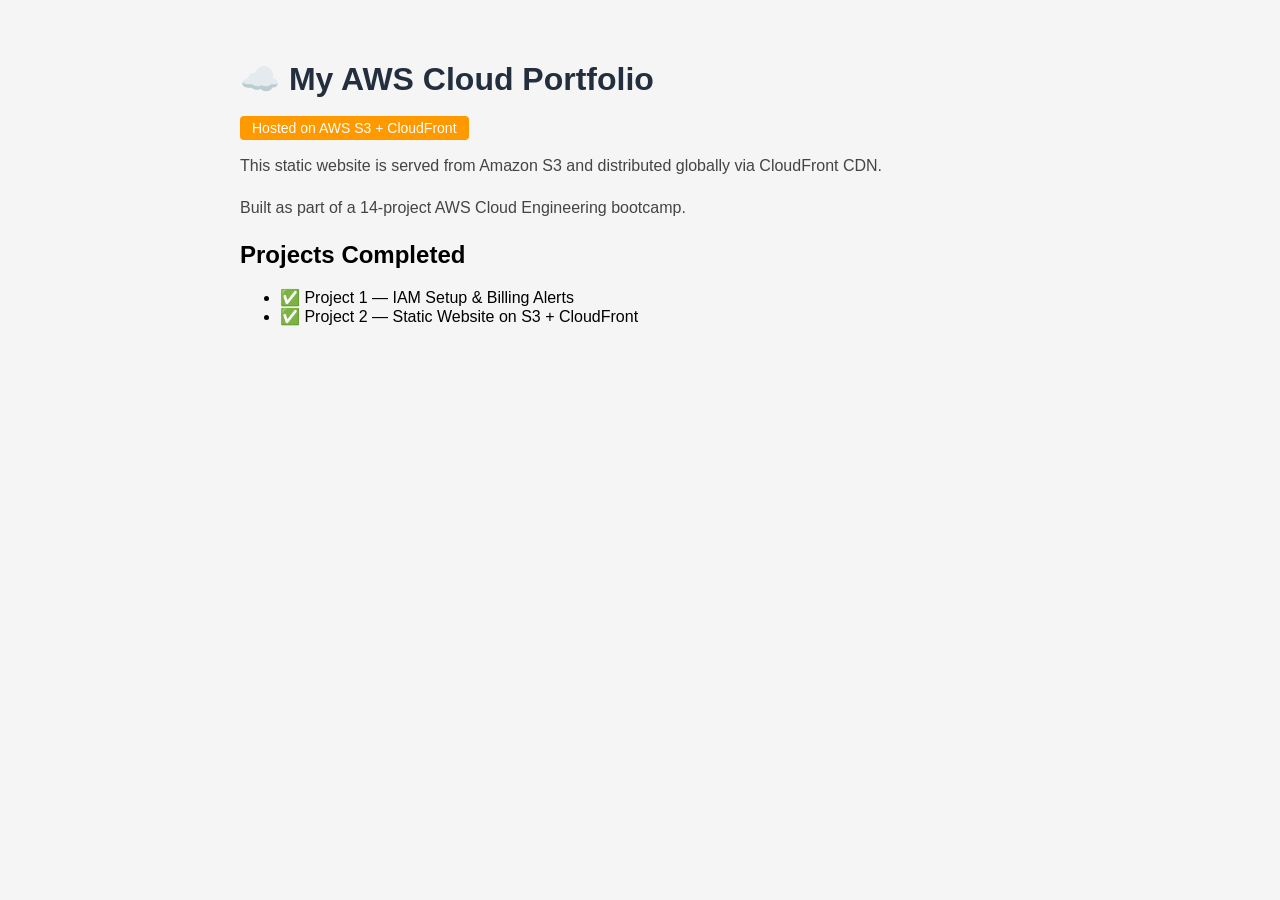
==== project-02-s3-static-website/index.html @ 07879430 "commit" ====
<!DOCTYPE html>
<html lang="en">
<head>
  <meta charset="UTF-8" />
  <meta name="viewport" content="width=device-width, initial-scale=1.0"/>
  <title>My AWS Portfolio</title>
  <style>
    body { font-family: Arial, sans-serif; max-width: 800px; margin: 60px auto; padding: 0 20px; background: #f5f5f5; }
    h1   { color: #232f3e; }
    .badge { background: #ff9900; color: white; padding: 4px 12px; border-radius: 4px; font-size: 14px; }
    p    { color: #444; line-height: 1.6; }
  </style>
</head>
<body>
  <h1>☁️ My AWS Cloud Portfolio</h1>
  <span class="badge">Hosted on AWS S3 + CloudFront</span>
  <p>This static website is served from Amazon S3 and distributed globally via CloudFront CDN.</p>
  <p>Built as part of a 14-project AWS Cloud Engineering bootcamp.</p>
  <h2>Projects Completed</h2>
  <ul>
    <li>✅ Project 1 — IAM Setup & Billing Alerts</li>
    <li>✅ Project 2 — Static Website on S3 + CloudFront</li>
  </ul>
</body>
</html>
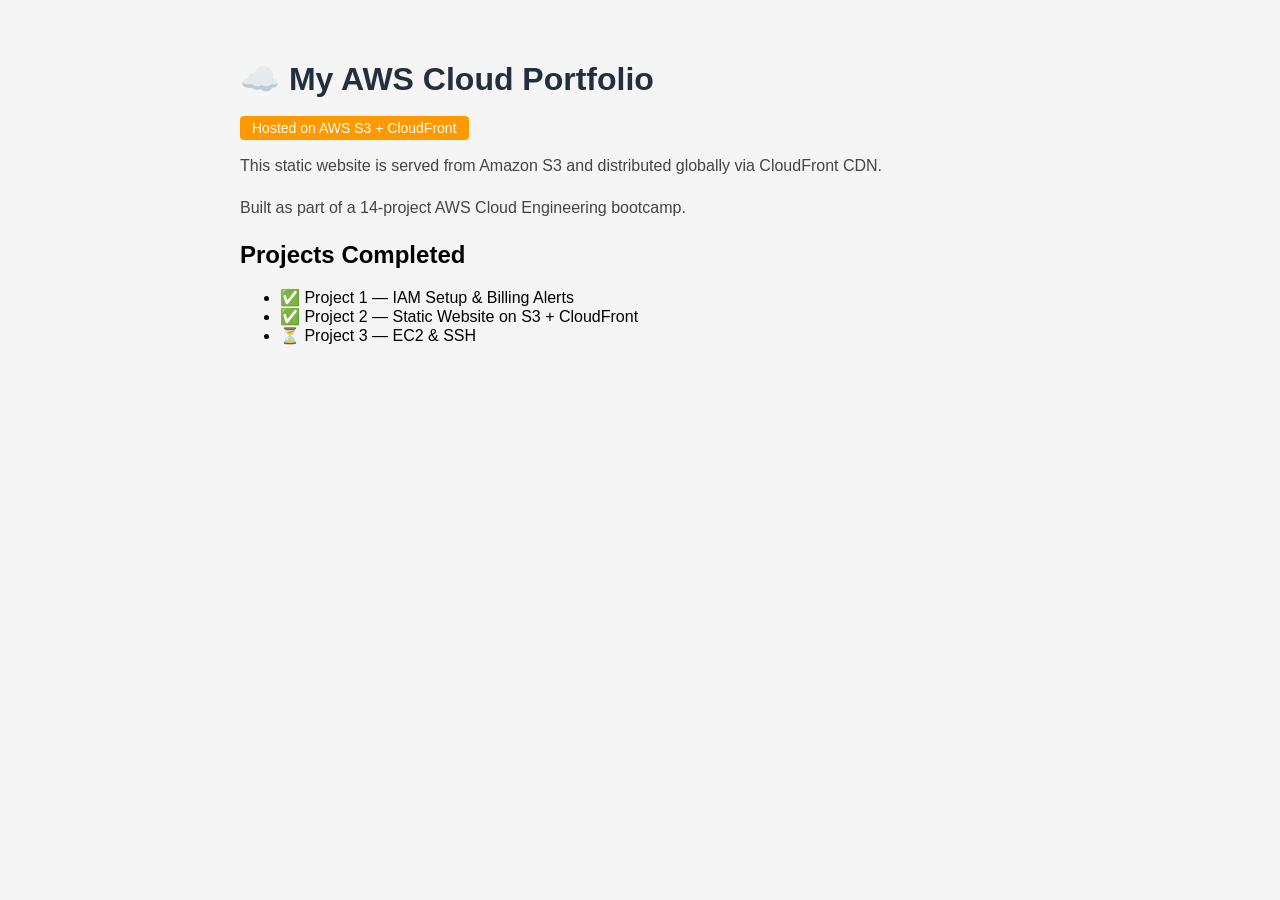
==== commit 631a0a8c: "commit" ====
--- a/project-02-s3-static-website/index.html
+++ b/project-02-s3-static-website/index.html
@@ -20,6 +20,7 @@
   <ul>
     <li>✅ Project 1 — IAM Setup & Billing Alerts</li>
     <li>✅ Project 2 — Static Website on S3 + CloudFront</li>
+    <li>⏳ Project 3 — EC2 & SSH</li>
   </ul>
 </body>
 </html>
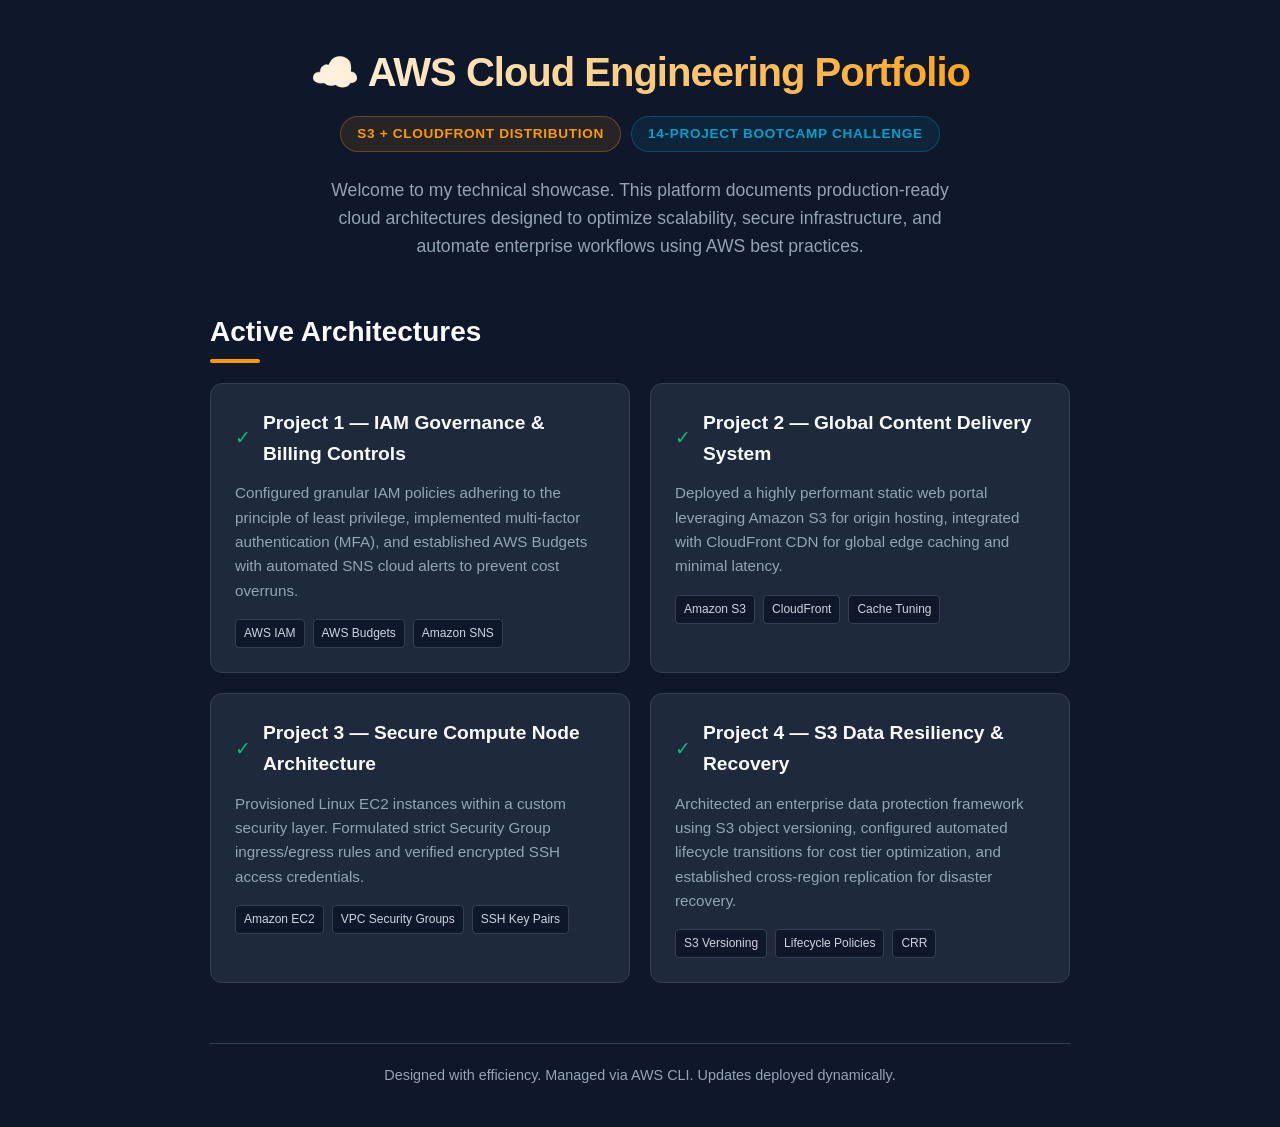
==== commit f0ec4684: "commit" ====
--- a/project-02-s3-static-website/index.html
+++ b/project-02-s3-static-website/index.html
@@ -3,24 +3,256 @@
 <head>
   <meta charset="UTF-8" />
   <meta name="viewport" content="width=device-width, initial-scale=1.0"/>
-  <title>My AWS Portfolio</title>
+  <title>Cloud Portfolio | AWS Solutions</title>
   <style>
-    body { font-family: Arial, sans-serif; max-width: 800px; margin: 60px auto; padding: 0 20px; background: #f5f5f5; }
-    h1   { color: #232f3e; }
-    .badge { background: #ff9900; color: white; padding: 4px 12px; border-radius: 4px; font-size: 14px; }
-    p    { color: #444; line-height: 1.6; }
+    :root {
+      --bg-dark: #0f172a;
+      --card-bg: #1e293b;
+      --text-main: #f8fafc;
+      --text-muted: #94a3b8;
+      --aws-orange: #ff9900;
+      --accent-blue: #00a1c9;
+      --success-green: #10b981;
+    }
+
+    * {
+      box-sizing: border-box;
+      margin: 0;
+      padding: 0;
+    }
+
+    body {
+      font-family: -apple-system, BlinkMacSystemFont, "Segoe UI", Roboto, "Helvetica Neue", Arial, sans-serif;
+      background-color: var(--bg-dark);
+      color: var(--text-main);
+      max-width: 900px;
+      margin: 0 auto;
+      padding: 40px 20px;
+      line-height: 1.6;
+    }
+
+    header {
+      text-align: center;
+      margin-bottom: 50px;
+    }
+
+    h1 {
+      font-size: 2.5rem;
+      font-weight: 800;
+      letter-spacing: -0.025em;
+      margin-bottom: 12px;
+      background: linear-gradient(to right, #ffffff, var(--aws-orange));
+      -webkit-background-clip: text;
+      -webkit-text-fill-color: transparent;
+    }
+
+    .badge-container {
+      display: flex;
+      justify-content: center;
+      gap: 10px;
+      flex-wrap: wrap;
+      margin-bottom: 24px;
+    }
+
+    .badge {
+      background: rgba(255, 153, 0, 0.1);
+      color: var(--aws-orange);
+      border: 1px solid rgba(255, 153, 0, 0.3);
+      padding: 6px 16px;
+      border-radius: 20px;
+      font-size: 0.85rem;
+      font-weight: 600;
+      letter-spacing: 0.05em;
+      text-transform: uppercase;
+    }
+
+    .badge.secondary {
+      background: rgba(0, 161, 201, 0.1);
+      color: var(--accent-blue);
+      border: 1px solid rgba(0, 161, 201, 0.3);
+    }
+
+    .intro-text {
+      color: var(--text-muted);
+      font-size: 1.1rem;
+      max-width: 650px;
+      margin: 0 auto;
+    }
+
+    h2 {
+      font-size: 1.75rem;
+      font-weight: 700;
+      margin-top: 40px;
+      margin-bottom: 20px;
+      position: relative;
+      padding-bottom: 8px;
+    }
+
+    h2::after {
+      content: '';
+      position: absolute;
+      left: 0;
+      bottom: 0;
+      width: 50px;
+      height: 4px;
+      background-color: var(--aws-orange);
+      border-radius: 2px;
+    }
+
+    .grid {
+      display: grid;
+      grid-template-columns: repeat(auto-fit, minmax(400px, 1fr));
+      gap: 20px;
+      margin-top: 20px;
+    }
+
+    @media (max-width: 500px) {
+      .grid {
+        grid-template-columns: 1fr;
+      }
+    }
+
+    .card {
+      background-color: var(--card-bg);
+      border: 1px solid #334155;
+      border-radius: 12px;
+      padding: 24px;
+      transition: transform 0.2s ease, border-color 0.2s ease;
+    }
+
+    .card:hover {
+      transform: translateY(-4px);
+      border-color: var(--aws-orange);
+    }
+
+    .card-header {
+      display: flex;
+      align-items: center;
+      gap: 12px;
+      margin-bottom: 12px;
+    }
+
+    .status-icon {
+      color: var(--success-green);
+      font-size: 1.2rem;
+    }
+
+    .card-title {
+      font-size: 1.2rem;
+      font-weight: 600;
+    }
+
+    .card-desc {
+      color: var(--text-muted);
+      font-size: 0.95rem;
+      margin-bottom: 16px;
+    }
+
+    .tech-stack {
+      display: flex;
+      gap: 8px;
+      flex-wrap: wrap;
+    }
+
+    .tech-tag {
+      background-color: #0f172a;
+      color: #cbd5e1;
+      font-size: 0.75rem;
+      padding: 4px 8px;
+      border-radius: 4px;
+      border: 1px solid #334155;
+    }
+
+    footer {
+      text-align: center;
+      margin-top: 60px;
+      padding-top: 20px;
+      border-top: 1px solid #334155;
+      color: var(--text-muted);
+      font-size: 0.9rem;
+    }
   </style>
 </head>
 <body>
-  <h1>☁️ My AWS Cloud Portfolio</h1>
-  <span class="badge">Hosted on AWS S3 + CloudFront</span>
-  <p>This static website is served from Amazon S3 and distributed globally via CloudFront CDN.</p>
-  <p>Built as part of a 14-project AWS Cloud Engineering bootcamp.</p>
-  <h2>Projects Completed</h2>
-  <ul>
-    <li>✅ Project 1 — IAM Setup & Billing Alerts</li>
-    <li>✅ Project 2 — Static Website on S3 + CloudFront</li>
-    <li>⏳ Project 3 — EC2 & SSH</li>
-  </ul>
+
+  <header>
+    <h1>☁️ AWS Cloud Engineering Portfolio</h1>
+    <div class="badge-container">
+      <span class="badge">S3 + CloudFront Distribution</span>
+      <span class="badge secondary">14-Project Bootcamp Challenge</span>
+    </div>
+    <p class="intro-text">
+      Welcome to my technical showcase. This platform documents production-ready cloud architectures designed to optimize scalability, secure infrastructure, and automate enterprise workflows using AWS best practices.
+    </p>
+  </header>
+
+  <h2>Active Architectures</h2>
+  
+  <div class="grid">
+    <div class="card">
+      <div class="card-header">
+        <span class="status-icon">✓</span>
+        <span class="card-title">Project 1 — IAM Governance & Billing Controls</span>
+      </div>
+      <p class="card-desc">
+        Configured granular IAM policies adhering to the principle of least privilege, implemented multi-factor authentication (MFA), and established AWS Budgets with automated SNS cloud alerts to prevent cost overruns.
+      </p>
+      <div class="tech-stack">
+        <span class="tech-tag">AWS IAM</span>
+        <span class="tech-tag">AWS Budgets</span>
+        <span class="tech-tag">Amazon SNS</span>
+      </div>
+    </div>
+
+    <div class="card">
+      <div class="card-header">
+        <span class="status-icon">✓</span>
+        <span class="card-title">Project 2 — Global Content Delivery System</span>
+      </div>
+      <p class="card-desc">
+        Deployed a highly performant static web portal leveraging Amazon S3 for origin hosting, integrated with CloudFront CDN for global edge caching and minimal latency.
+      </p>
+      <div class="tech-stack">
+        <span class="tech-tag">Amazon S3</span>
+        <span class="tech-tag">CloudFront</span>
+        <span class="tech-tag">Cache Tuning</span>
+      </div>
+    </div>
+
+    <div class="card">
+      <div class="card-header">
+        <span class="status-icon">✓</span>
+        <span class="card-title">Project 3 — Secure Compute Node Architecture</span>
+      </div>
+      <p class="card-desc">
+        Provisioned Linux EC2 instances within a custom security layer. Formulated strict Security Group ingress/egress rules and verified encrypted SSH access credentials.
+      </p>
+      <div class="tech-stack">
+        <span class="tech-tag">Amazon EC2</span>
+        <span class="tech-tag">VPC Security Groups</span>
+        <span class="tech-tag">SSH Key Pairs</span>
+      </div>
+    </div>
+
+    <div class="card">
+      <div class="card-header">
+        <span class="status-icon">✓</span>
+        <span class="card-title">Project 4 — S3 Data Resiliency & Recovery</span>
+      </div>
+      <p class="card-desc">
+        Architected an enterprise data protection framework using S3 object versioning, configured automated lifecycle transitions for cost tier optimization, and established cross-region replication for disaster recovery.
+      </p>
+      <div class="tech-stack">
+        <span class="tech-tag">S3 Versioning</span>
+        <span class="tech-tag">Lifecycle Policies</span>
+        <span class="tech-tag">CRR</span>
+      </div>
+    </div>
+  </div>
+
+  <footer>
+    <p>Designed with efficiency. Managed via AWS CLI. Updates deployed dynamically.</p>
+  </footer>
+
 </body>
 </html>
